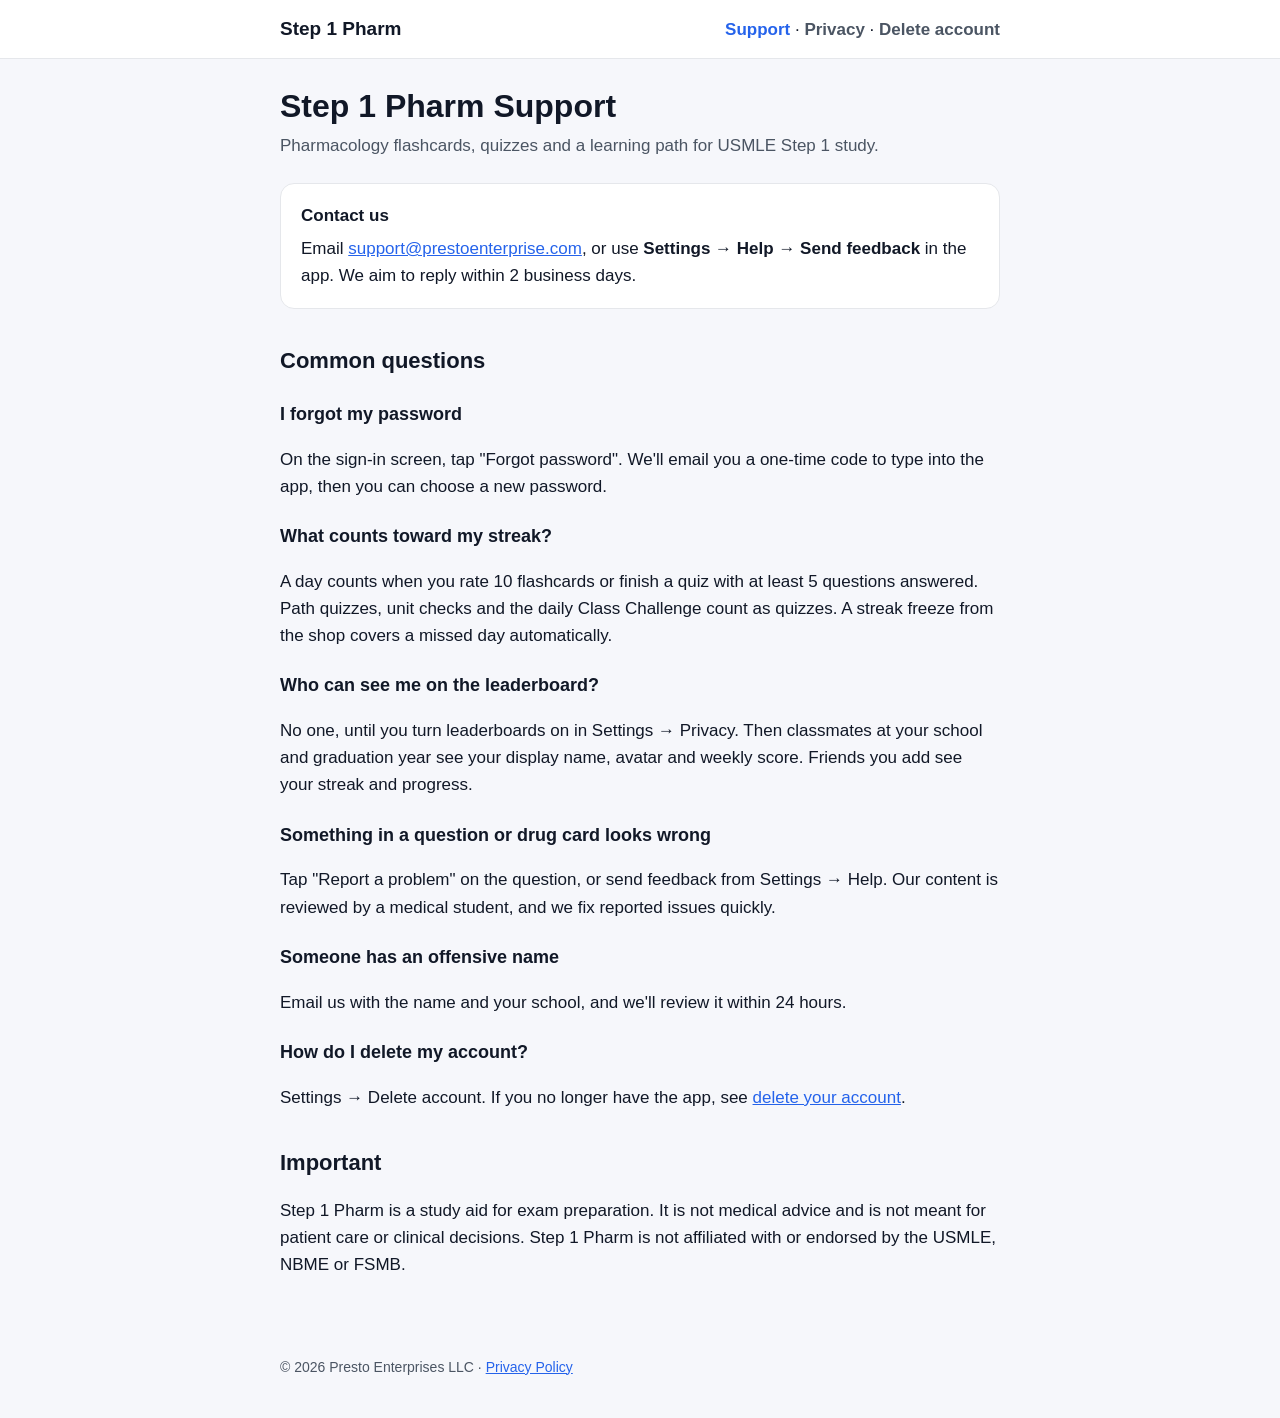
==== index.html @ 6621ce79 "Support, privacy policy and account deletion pages" ====
<!doctype html>
<html lang="en">
<head>
<meta charset="utf-8">
<meta name="viewport" content="width=device-width, initial-scale=1">
<title>Support · Step 1 Pharm</title>
<meta name="description" content="Help and contact for Step 1 Pharm, the pharmacology study app for medical students.">
<link rel="stylesheet" href="style.css">
</head>
<body>
<header><div class="bar">
  <a class="brand" href="./">Step 1 Pharm</a>
  <nav><a href="./" aria-current="page">Support</a> · <a href="privacy.html">Privacy</a> · <a href="delete-account.html">Delete account</a></nav>
</div></header>
<main>
<h1>Step 1 Pharm Support</h1>
<p class="meta">Pharmacology flashcards, quizzes and a learning path for USMLE Step 1 study.</p>

<div class="card">
  <strong>Contact us</strong>
  <p style="margin: 6px 0 0">Email <a href="mailto:support@prestoenterprise.com">support@prestoenterprise.com</a>, or use <strong>Settings → Help → Send feedback</strong> in the app. We aim to reply within 2 business days.</p>
</div>

<h2>Common questions</h2>

<h3>I forgot my password</h3>
<p>On the sign-in screen, tap "Forgot password". We'll email you a one-time code to type into the app, then you can choose a new password.</p>

<h3>What counts toward my streak?</h3>
<p>A day counts when you rate 10 flashcards or finish a quiz with at least 5 questions answered. Path quizzes, unit checks and the daily Class Challenge count as quizzes. A streak freeze from the shop covers a missed day automatically.</p>

<h3>Who can see me on the leaderboard?</h3>
<p>No one, until you turn leaderboards on in Settings → Privacy. Then classmates at your school and graduation year see your display name, avatar and weekly score. Friends you add see your streak and progress.</p>

<h3>Something in a question or drug card looks wrong</h3>
<p>Tap "Report a problem" on the question, or send feedback from Settings → Help. Our content is reviewed by a medical student, and we fix reported issues quickly.</p>

<h3>Someone has an offensive name</h3>
<p>Email us with the name and your school, and we'll review it within 24 hours.</p>

<h3>How do I delete my account?</h3>
<p>Settings → Delete account. If you no longer have the app, see <a href="delete-account.html">delete your account</a>.</p>

<h2>Important</h2>
<p>Step 1 Pharm is a study aid for exam preparation. It is not medical advice and is not meant for patient care or clinical decisions. Step 1 Pharm is not affiliated with or endorsed by the USMLE, NBME or FSMB.</p>
</main>
<footer>© 2026 Presto Enterprises LLC · <a href="privacy.html">Privacy Policy</a></footer>
</body>
</html>
---- style.css ----
:root { --ink: #111827; --muted: #4b5563; --line: #e5e7eb; --accent: #2563eb; --bg: #f6f7fb; --card: #ffffff; }
@media (prefers-color-scheme: dark) { :root { --ink: #f3f4f6; --muted: #9ca3af; --line: #374151; --accent: #60a5fa; --bg: #0f172a; --card: #111827; } }
* { box-sizing: border-box; }
body { margin: 0; background: var(--bg); color: var(--ink); font: 17px/1.6 -apple-system, BlinkMacSystemFont, "Segoe UI", Inter, Roboto, sans-serif; }
header { background: var(--card); border-bottom: 1px solid var(--line); }
.bar { max-width: 760px; margin: 0 auto; padding: 14px 20px; display: flex; flex-wrap: wrap; gap: 8px 20px; align-items: center; }
.brand { font-weight: 800; font-size: 19px; color: var(--ink); text-decoration: none; margin-right: auto; }
nav a { color: var(--muted); text-decoration: none; font-weight: 600; }
nav a:hover, nav a[aria-current="page"] { color: var(--accent); }
main { max-width: 760px; margin: 0 auto; padding: 28px 20px 60px; }
h1 { font-size: 32px; line-height: 1.2; margin: 0 0 6px; }
h2 { font-size: 22px; margin: 34px 0 8px; }
h3 { font-size: 18px; margin: 22px 0 4px; }
.meta { color: var(--muted); margin: 0 0 24px; }
a { color: var(--accent); }
.card { background: var(--card); border: 1px solid var(--line); border-radius: 14px; padding: 18px 20px; margin: 16px 0; }
table { width: 100%; border-collapse: collapse; font-size: 15px; }
.table { overflow-x: auto; }
th, td { text-align: left; vertical-align: top; padding: 10px 8px; border-bottom: 1px solid var(--line); }
th { font-weight: 700; }
footer { max-width: 760px; margin: 0 auto; padding: 0 20px 40px; color: var(--muted); font-size: 14px; }
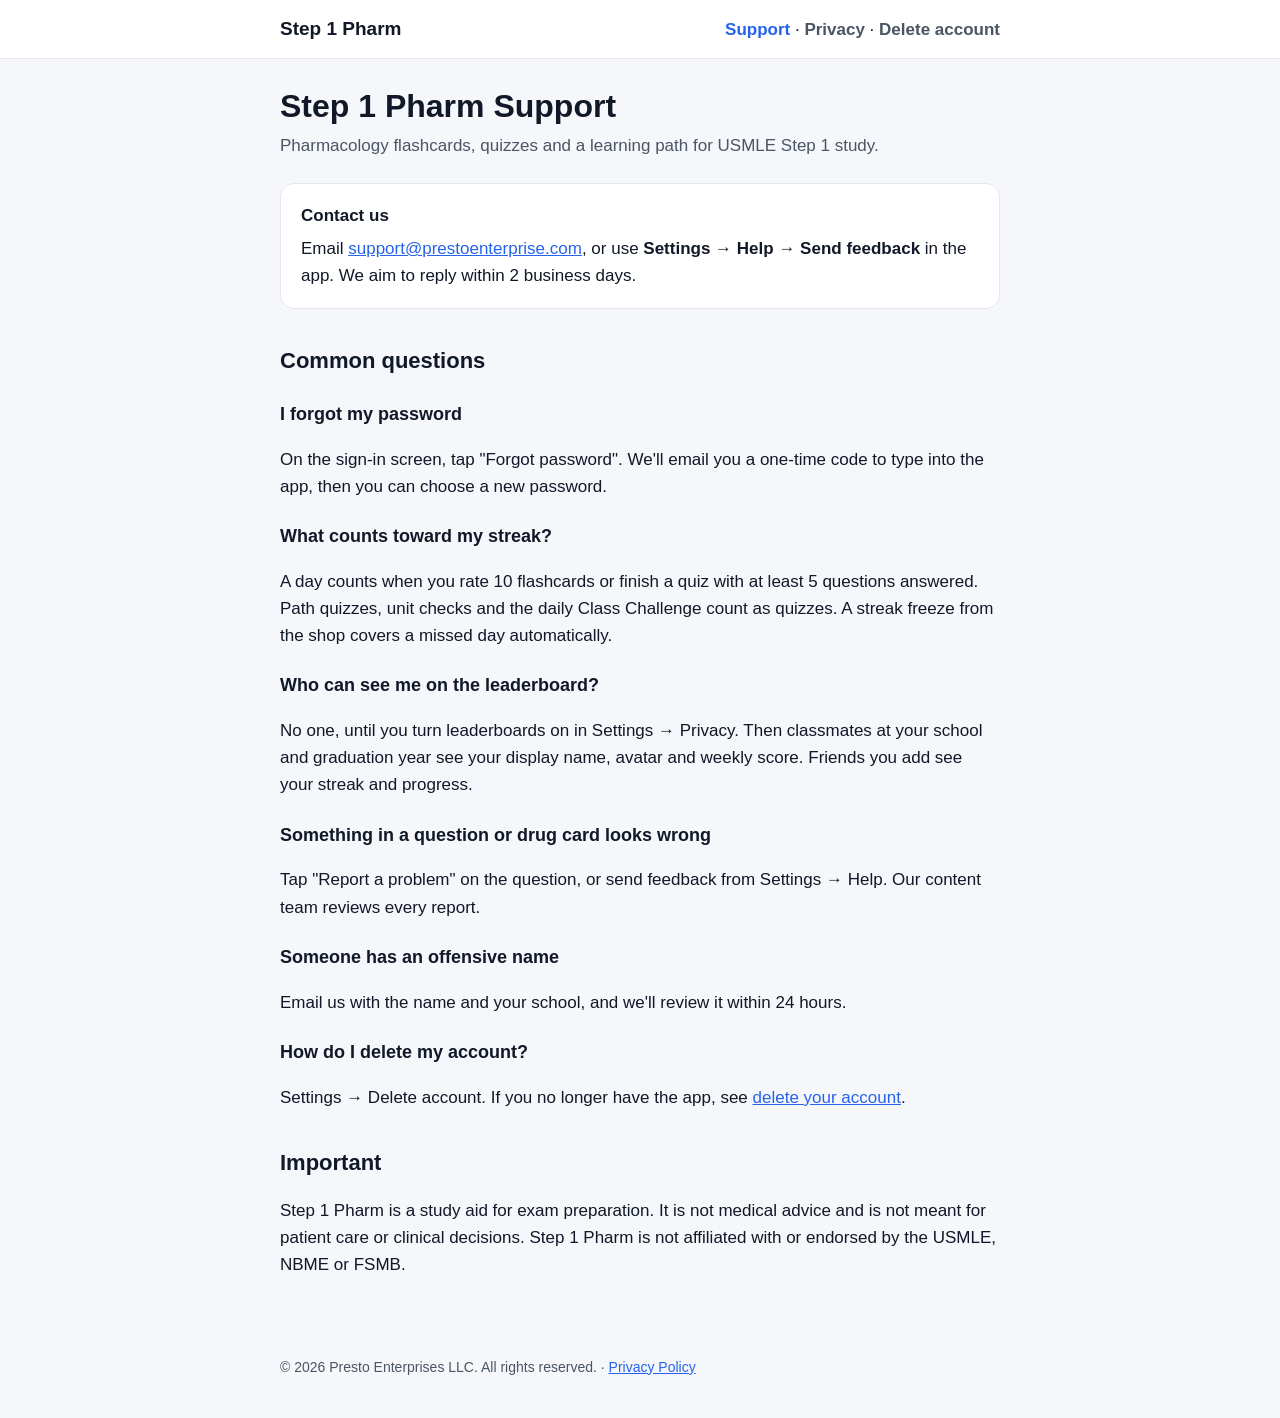
==== commit 7c333862: "Formal privacy policy and account deletion page; no vendor or technical details" ====
--- a/index.html
+++ b/index.html
@@ -33,7 +33,7 @@
 <p>No one, until you turn leaderboards on in Settings → Privacy. Then classmates at your school and graduation year see your display name, avatar and weekly score. Friends you add see your streak and progress.</p>
 
 <h3>Something in a question or drug card looks wrong</h3>
-<p>Tap "Report a problem" on the question, or send feedback from Settings → Help. Our content is reviewed by a medical student, and we fix reported issues quickly.</p>
+<p>Tap "Report a problem" on the question, or send feedback from Settings → Help. Our content team reviews every report.</p>
 
 <h3>Someone has an offensive name</h3>
 <p>Email us with the name and your school, and we'll review it within 24 hours.</p>
@@ -44,6 +44,6 @@
 <h2>Important</h2>
 <p>Step 1 Pharm is a study aid for exam preparation. It is not medical advice and is not meant for patient care or clinical decisions. Step 1 Pharm is not affiliated with or endorsed by the USMLE, NBME or FSMB.</p>
 </main>
-<footer>© 2026 Presto Enterprises LLC · <a href="privacy.html">Privacy Policy</a></footer>
+<footer>© 2026 Presto Enterprises LLC. All rights reserved. · <a href="privacy.html">Privacy Policy</a></footer>
 </body>
 </html>
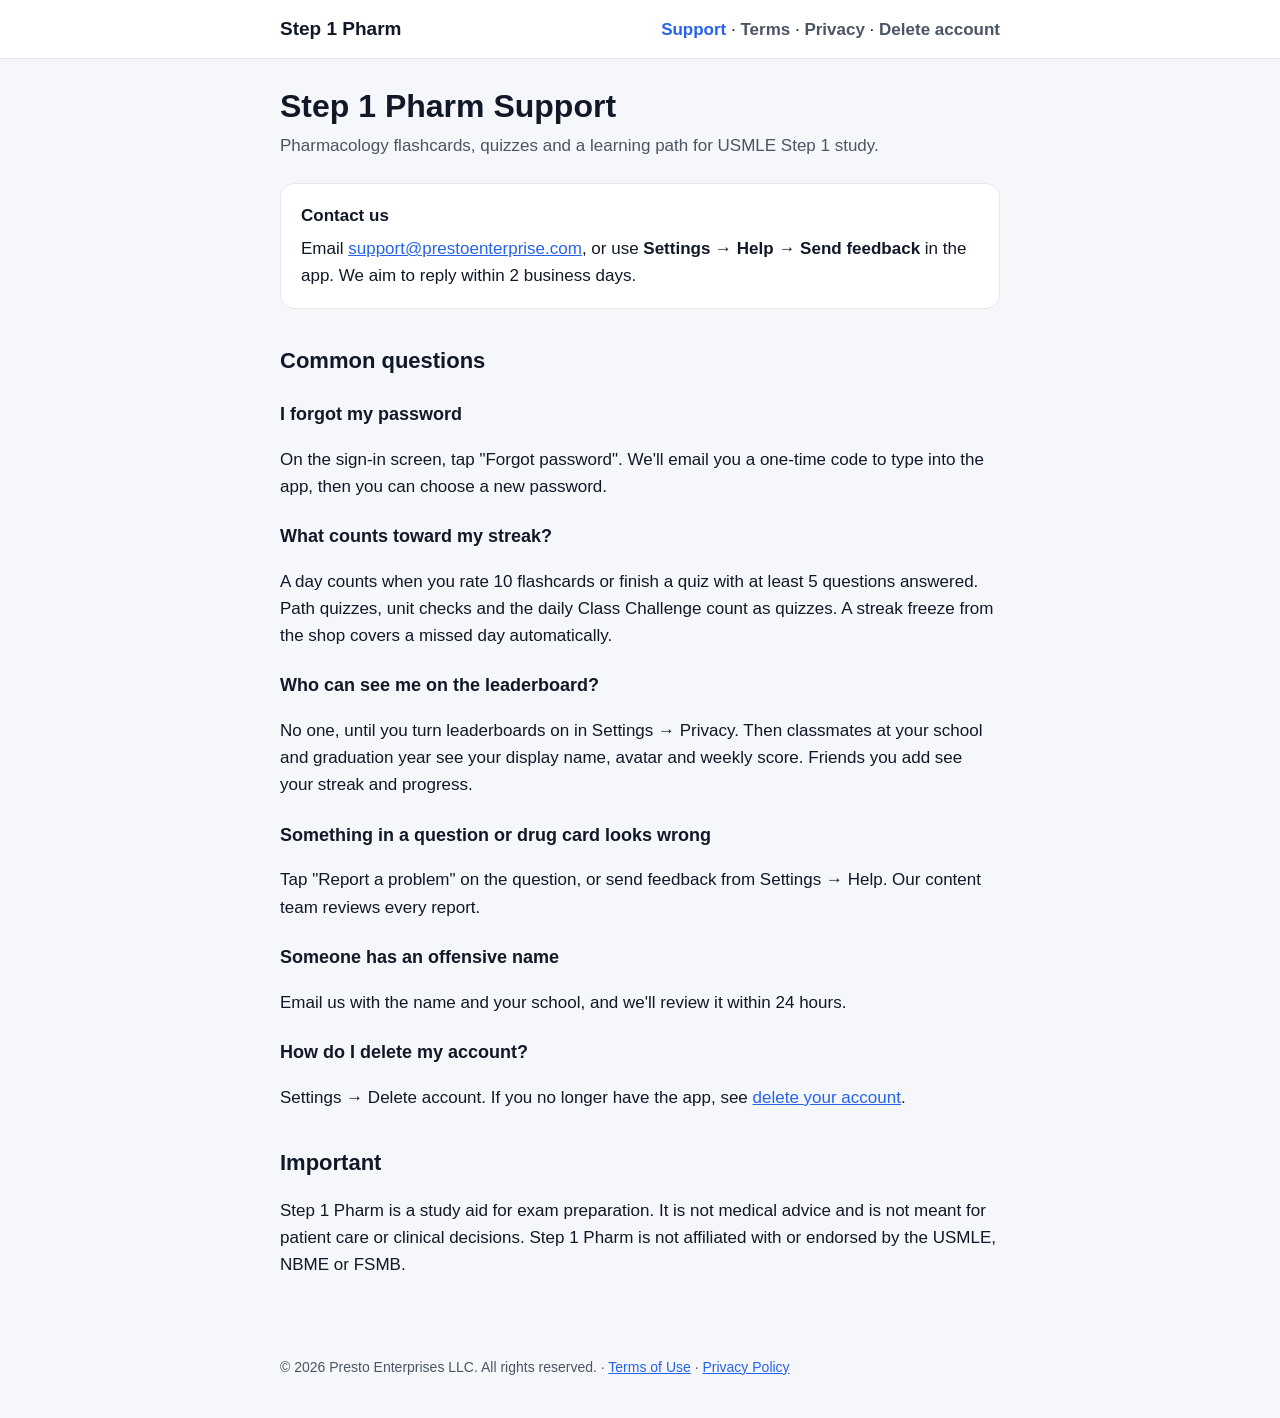
==== commit 15da670b: "Terms of Use; Terms link on every page" ====
--- a/index.html
+++ b/index.html
@@ -10,7 +10,7 @@
 <body>
 <header><div class="bar">
   <a class="brand" href="./">Step 1 Pharm</a>
-  <nav><a href="./" aria-current="page">Support</a> · <a href="privacy.html">Privacy</a> · <a href="delete-account.html">Delete account</a></nav>
+  <nav><a href="./" aria-current="page">Support</a> · <a href="terms.html">Terms</a> · <a href="privacy.html">Privacy</a> · <a href="delete-account.html">Delete account</a></nav>
 </div></header>
 <main>
 <h1>Step 1 Pharm Support</h1>
@@ -44,6 +44,6 @@
 <h2>Important</h2>
 <p>Step 1 Pharm is a study aid for exam preparation. It is not medical advice and is not meant for patient care or clinical decisions. Step 1 Pharm is not affiliated with or endorsed by the USMLE, NBME or FSMB.</p>
 </main>
-<footer>© 2026 Presto Enterprises LLC. All rights reserved. · <a href="privacy.html">Privacy Policy</a></footer>
+<footer>© 2026 Presto Enterprises LLC. All rights reserved. · <a href="terms.html">Terms of Use</a> · <a href="privacy.html">Privacy Policy</a></footer>
 </body>
 </html>
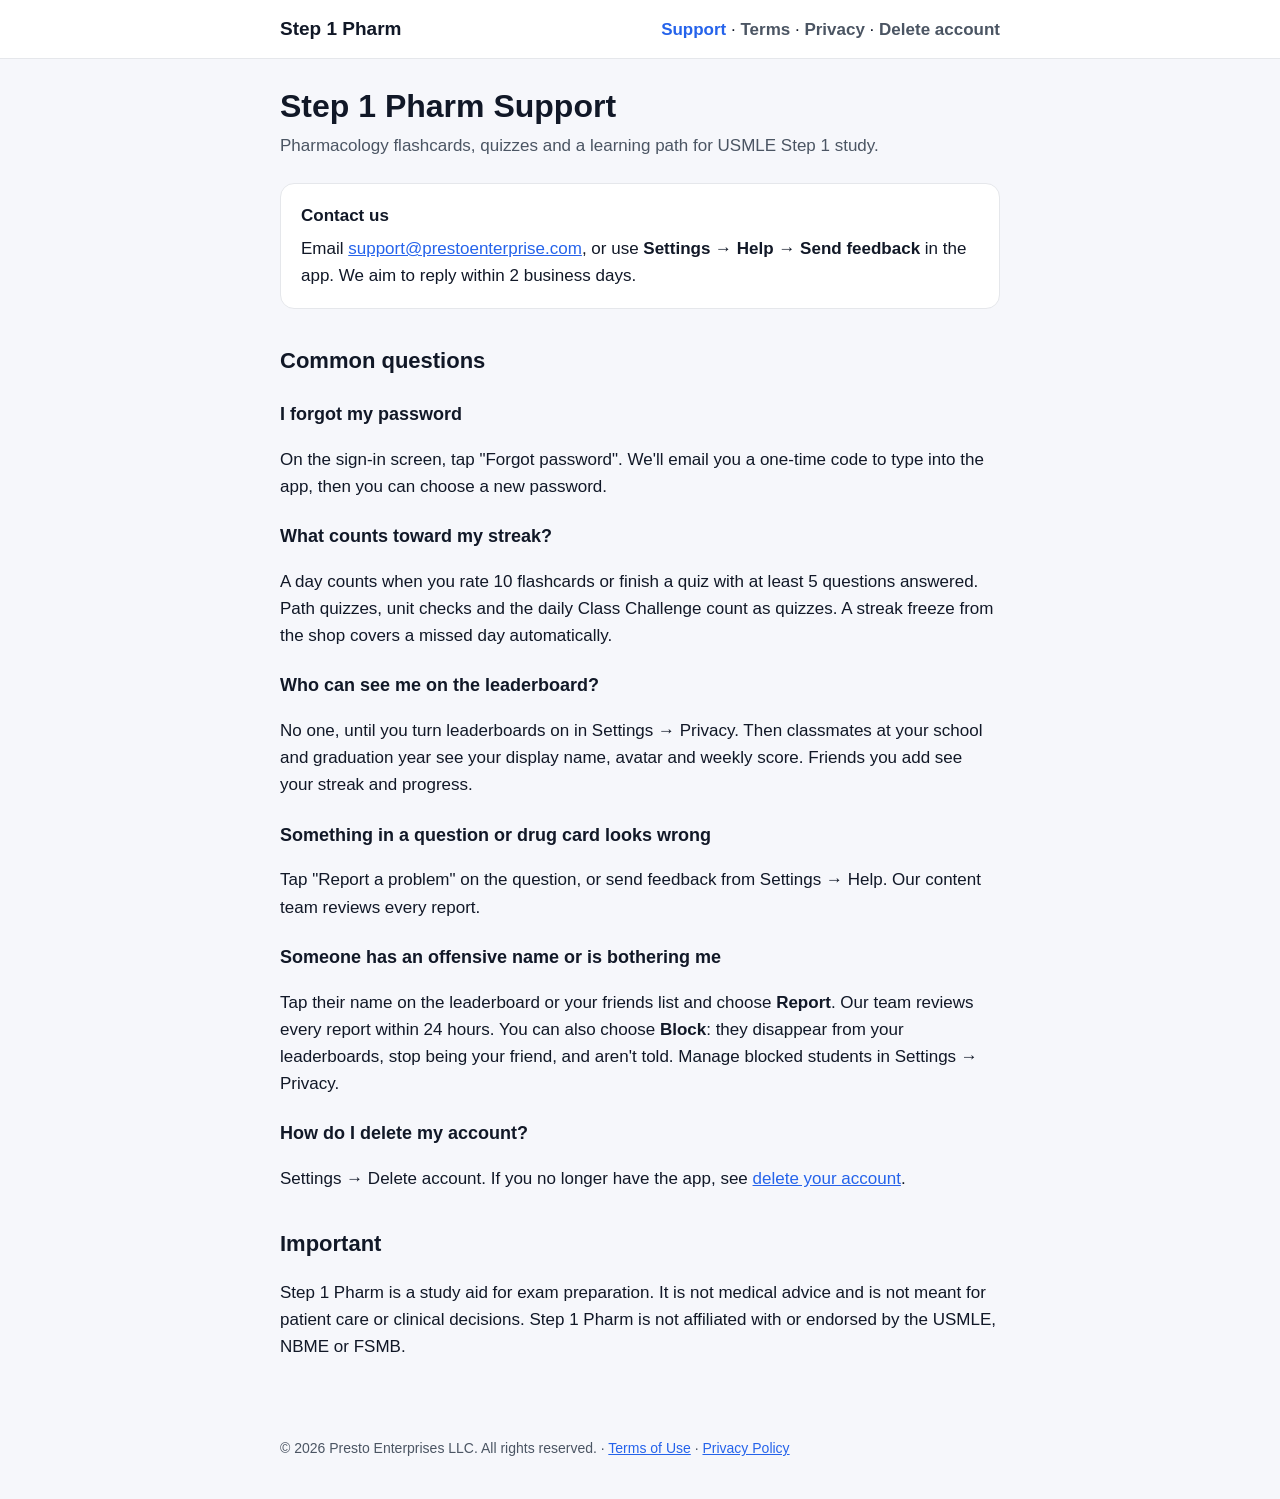
==== commit 6257aae6: "Support page: report and block instructions" ====
--- a/index.html
+++ b/index.html
@@ -35,8 +35,8 @@
 <h3>Something in a question or drug card looks wrong</h3>
 <p>Tap "Report a problem" on the question, or send feedback from Settings → Help. Our content team reviews every report.</p>
 
-<h3>Someone has an offensive name</h3>
-<p>Email us with the name and your school, and we'll review it within 24 hours.</p>
+<h3>Someone has an offensive name or is bothering me</h3>
+<p>Tap their name on the leaderboard or your friends list and choose <strong>Report</strong>. Our team reviews every report within 24 hours. You can also choose <strong>Block</strong>: they disappear from your leaderboards, stop being your friend, and aren't told. Manage blocked students in Settings → Privacy.</p>
 
 <h3>How do I delete my account?</h3>
 <p>Settings → Delete account. If you no longer have the app, see <a href="delete-account.html">delete your account</a>.</p>
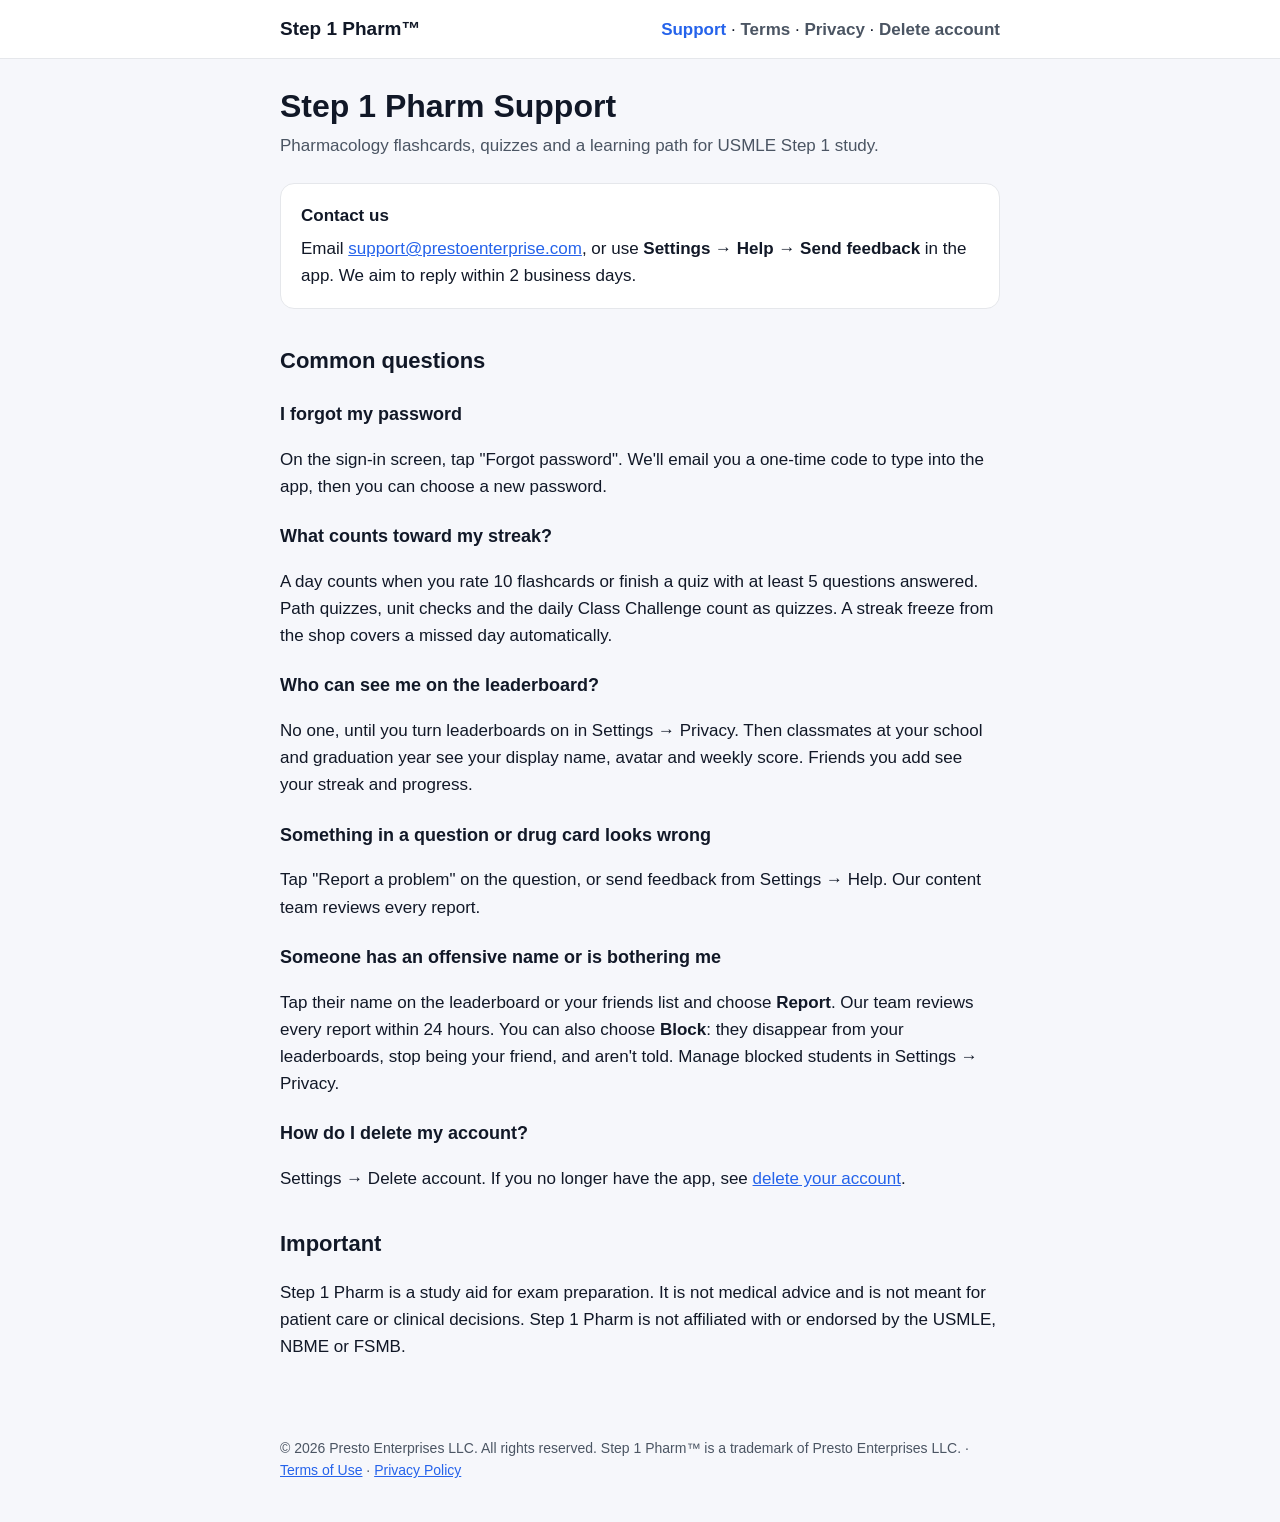
==== commit 130b5c11: "Trademark notice on all pages" ====
--- a/index.html
+++ b/index.html
@@ -9,7 +9,7 @@
 </head>
 <body>
 <header><div class="bar">
-  <a class="brand" href="./">Step 1 Pharm</a>
+  <a class="brand" href="./">Step 1 Pharm™</a>
   <nav><a href="./" aria-current="page">Support</a> · <a href="terms.html">Terms</a> · <a href="privacy.html">Privacy</a> · <a href="delete-account.html">Delete account</a></nav>
 </div></header>
 <main>
@@ -44,6 +44,6 @@
 <h2>Important</h2>
 <p>Step 1 Pharm is a study aid for exam preparation. It is not medical advice and is not meant for patient care or clinical decisions. Step 1 Pharm is not affiliated with or endorsed by the USMLE, NBME or FSMB.</p>
 </main>
-<footer>© 2026 Presto Enterprises LLC. All rights reserved. · <a href="terms.html">Terms of Use</a> · <a href="privacy.html">Privacy Policy</a></footer>
+<footer>© 2026 Presto Enterprises LLC. All rights reserved. Step 1 Pharm™ is a trademark of Presto Enterprises LLC. · <a href="terms.html">Terms of Use</a> · <a href="privacy.html">Privacy Policy</a></footer>
 </body>
 </html>
